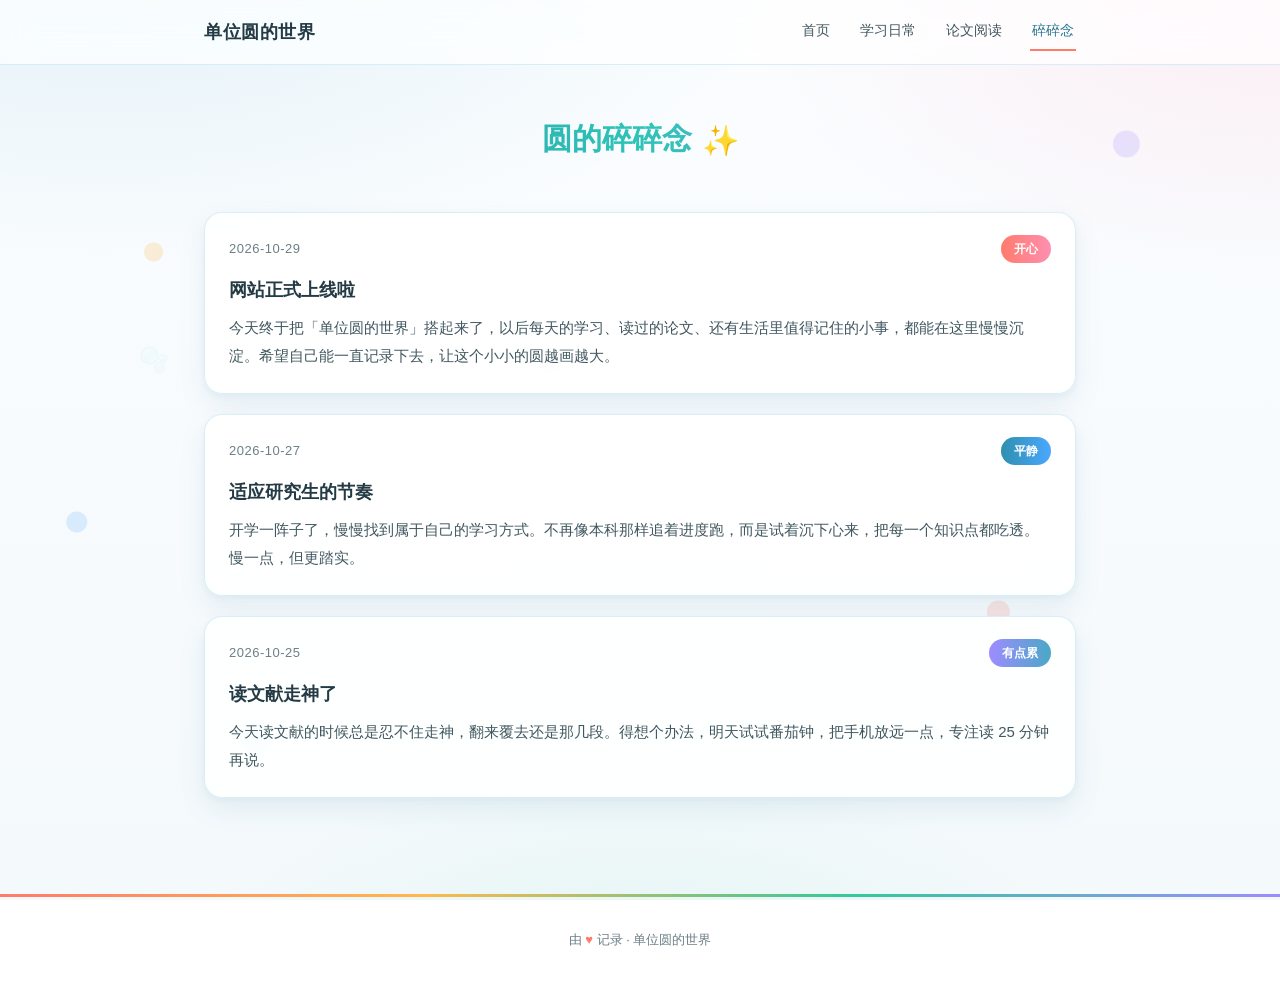
==== murmur.html @ 5a980bf7 "初始提交：单位圆的世界个人网站" ====
<!DOCTYPE html>
<html lang="zh-CN">
<head>
  <meta charset="UTF-8">
  <meta name="viewport" content="width=device-width, initial-scale=1.0">
  <title>圆的碎碎念 · 单位圆的世界</title>
  <link rel="stylesheet" href="css/style.css">
</head>
<body>
  <header class="site-head">
    <div class="wrap nav">
      <a class="brand" href="index.html">单位圆的世界</a>
      <nav class="nav-links">
        <a href="index.html">首页</a>
        <a href="daily.html">学习日常</a>
        <a href="papers.html">论文阅读</a>
        <a href="murmur.html" class="active">碎碎念</a>
      </nav>
    </div>
  </header>

  <main class="wrap">
    <section class="hero" style="padding:48px 0 32px;">
      <h1 style="font-size:30px;">圆的碎碎念<span class="emoji">✨</span></h1>
    </section>

    <section class="section" style="padding-top:0;">
      <div class="diary-list">
        <article class="diary">
          <div class="diary-head">
            <span class="diary-date">2026-10-29</span>
            <span class="mood mood-happy">开心</span>
          </div>
          <h3 class="diary-title">网站正式上线啦</h3>
          <p class="diary-text">今天终于把「单位圆的世界」搭起来了，以后每天的学习、读过的论文、还有生活里值得记住的小事，都能在这里慢慢沉淀。希望自己能一直记录下去，让这个小小的圆越画越大。</p>
        </article>

        <article class="diary">
          <div class="diary-head">
            <span class="diary-date">2026-10-27</span>
            <span class="mood mood-calm">平静</span>
          </div>
          <h3 class="diary-title">适应研究生的节奏</h3>
          <p class="diary-text">开学一阵子了，慢慢找到属于自己的学习方式。不再像本科那样追着进度跑，而是试着沉下心来，把每一个知识点都吃透。慢一点，但更踏实。</p>
        </article>

        <article class="diary">
          <div class="diary-head">
            <span class="diary-date">2026-10-25</span>
            <span class="mood mood-tired">有点累</span>
          </div>
          <h3 class="diary-title">读文献走神了</h3>
          <p class="diary-text">今天读文献的时候总是忍不住走神，翻来覆去还是那几段。得想个办法，明天试试番茄钟，把手机放远一点，专注读 25 分钟再说。</p>
        </article>
      </div>
    </section>
  </main>

  <footer class="site-foot">
    <div class="wrap">由 <span class="heart">♥</span> 记录 · 单位圆的世界</div>
  </footer>
</body>
</html>
---- css/style.css ----
/* ===== 单位圆的世界 · 活泼清新 · 多彩湖蓝 ===== */
:root {
  --lake-50:  #eef7fb;
  --lake-100: #d9eef7;
  --lake-200: #b0dded;
  --lake-300: #7fc6dd;
  --lake-400: #4aa8c7;
  --lake-500: #2f8fae;
  --lake-600: #23738e;
  --lake-700: #1d5c71;
  --ink-900:  #243b45;
  --ink-700:  #40575f;
  --ink-500:  #6c7f87;
  --ink-300:  #aebcc1;
  --paper:    #ffffff;
  --bg:       #fbfdfe;
  --radius:   18px;
  --radius-sm: 12px;
  --shadow:   0 1px 3px rgba(35, 115, 142, 0.06), 0 6px 24px rgba(35, 115, 142, 0.08);

  /* 活泼亮色 */
  --coral:  #ff7b6b;
  --amber:  #ffb84d;
  --sun:    #ffd95e;
  --mint:   #34c99a;
  --teal:   #2ec4b6;
  --lilac:  #9d8cff;
  --pink:   #ff8fb1;
  --sky:    #4aa8ff;
}

* { margin: 0; padding: 0; box-sizing: border-box; }

html { scroll-behavior: smooth; }

body {
  font-family: -apple-system, BlinkMacSystemFont, "Segoe UI", "PingFang SC",
    "Hiragino Sans GB", "Microsoft YaHei", sans-serif;
  background:
    radial-gradient(1200px 600px at 8% -10%, rgba(79, 168, 199, 0.16), transparent 60%),
    radial-gradient(1000px 520px at 100% 0%, rgba(255, 143, 177, 0.14), transparent 55%),
    radial-gradient(900px 600px at 50% 120%, rgba(52, 201, 154, 0.12), transparent 55%),
    linear-gradient(180deg, #fbfdff 0%, #f4f9fc 100%);
  background-attachment: fixed;
  color: var(--ink-900);
  line-height: 1.7;
  -webkit-font-smoothing: antialiased;
  position: relative;
  overflow-x: hidden;
}

/* 漂浮光斑 */
body::before {
  content: "";
  position: fixed;
  inset: 0;
  pointer-events: none;
  z-index: 0;
  background-image:
    radial-gradient(circle at 12% 28%, rgba(255, 184, 77, 0.22) 0, rgba(255, 184, 77, 0.22) 9px, transparent 10px),
    radial-gradient(circle at 88% 16%, rgba(157, 140, 255, 0.20) 0, rgba(157, 140, 255, 0.20) 13px, transparent 14px),
    radial-gradient(circle at 78% 68%, rgba(255, 123, 107, 0.18) 0, rgba(255, 123, 107, 0.18) 11px, transparent 12px),
    radial-gradient(circle at 20% 82%, rgba(46, 196, 182, 0.20) 0, rgba(46, 196, 182, 0.20) 15px, transparent 16px),
    radial-gradient(circle at 6% 58%, rgba(74, 168, 255, 0.18) 0, rgba(74, 168, 255, 0.18) 10px, transparent 11px);
  animation: blob-float 22s ease-in-out infinite;
}

@keyframes blob-float {
  0%, 100% { transform: translate(0, 0); }
  25% { transform: translate(28px, -22px); }
  50% { transform: translate(-18px, 16px); }
  75% { transform: translate(20px, 26px); }
}

/* 浮动 emoji 粒子 */
body::after {
  content: "🍀 ✨ 🫧 🌸 🍥 ✨ 🫧 🌸";
  position: fixed;
  inset: -20%;
  pointer-events: none;
  z-index: 0;
  font-size: 24px;
  letter-spacing: 14vw;
  line-height: 40vh;
  color: rgba(47, 143, 174, 0.10);
  white-space: normal;
  animation: emoji-float 26s ease-in-out infinite alternate;
}

@keyframes emoji-float {
  0% { transform: translateY(0) rotate(0deg); }
  50% { transform: translateY(-40px) rotate(4deg); }
  100% { transform: translateY(20px) rotate(-4deg); }
}

@media (prefers-reduced-motion: reduce) {
  body::before, body::after { animation: none; }
}

a { color: var(--lake-600); text-decoration: none; }
a:hover { color: var(--lake-500); }

.wrap { max-width: 920px; margin: 0 auto; padding: 0 24px; position: relative; z-index: 1; }

/* ===== 顶部导航 ===== */
.site-head {
  position: sticky;
  top: 0;
  background: rgba(255, 255, 255, 0.72);
  backdrop-filter: blur(16px) saturate(160%);
  border-bottom: 1px solid rgba(179, 222, 240, 0.5);
  z-index: 10;
}
.nav {
  display: flex;
  align-items: center;
  justify-content: space-between;
  height: 64px;
}
.brand {
  font-weight: 600;
  font-size: 18px;
  color: var(--ink-900);
  letter-spacing: 0.5px;
}
.brand .dot { color: var(--coral); }
.nav-links { display: flex; gap: 26px; }
.nav-links a {
  color: var(--ink-700);
  font-size: 14px;
  padding: 6px 2px;
  border-bottom: 2px solid transparent;
  transition: all 0.2s;
}
.nav-links a:hover { color: var(--lake-600); }
.nav-links a.active { color: var(--lake-600); border-bottom-color: var(--coral); }

/* ===== 页头 hero ===== */
.hero {
  padding: 72px 0 48px;
  text-align: center;
}
.hero h1 {
  font-size: 34px;
  font-weight: 600;
  color: var(--ink-900);
  margin-bottom: 16px;
  background: linear-gradient(90deg, var(--lake-500), var(--teal), var(--lilac));
  -webkit-background-clip: text;
  background-clip: text;
  -webkit-text-fill-color: transparent;
}
.hero h1 .emoji {
  display: inline-block;
  margin-left: 10px;
  -webkit-text-fill-color: initial;
  -webkit-background-clip: initial;
  background: none;
  transform: translateY(2px);
}
.hero .tagline {
  font-size: 16px;
  color: var(--ink-500);
  max-width: 560px;
  margin: 0 auto 20px;
}
.hero .chip {
  display: inline-block;
  font-size: 13px;
  font-weight: 600;
  color: #fff;
  background: linear-gradient(90deg, var(--coral), var(--amber));
  padding: 9px 22px;
  border-radius: 999px;
  letter-spacing: 1.5px;
  box-shadow: 0 6px 16px rgba(255, 123, 107, 0.35);
  transition: all 0.25s;
}
.hero .chip:hover {
  transform: translateY(-2px);
  box-shadow: 0 10px 22px rgba(255, 123, 107, 0.45);
}

/* ===== 区块标题 ===== */
.section { padding: 36px 0; }
.section-title {
  display: flex;
  align-items: center;
  gap: 12px;
  font-size: 20px;
  font-weight: 600;
  margin-bottom: 24px;
  color: var(--ink-900);
}
.section-title::before {
  content: "";
  flex: none;
  width: 5px;
  height: 22px;
  border-radius: 3px;
  background: linear-gradient(180deg, var(--coral), var(--amber), var(--mint));
}
.section-title .emoji {
  display: inline-block;
  margin-left: 2px;
  font-size: 20px;
  line-height: 1;
}
.section-title .more { margin-left: auto; font-size: 14px; font-weight: 400; }

/* ===== 卡片 ===== */
.card {
  background: rgba(255, 255, 255, 0.85);
  border: 1px solid rgba(179, 222, 240, 0.5);
  border-radius: 22px;
  padding: 24px;
  box-shadow: 0 2px 6px rgba(35, 115, 142, 0.05), 0 12px 30px rgba(35, 115, 142, 0.08);
  transition: transform 0.25s, box-shadow 0.25s, border-color 0.25s;
}
.card:hover {
  transform: translateY(-5px) rotate(-0.3deg);
  border-color: var(--lake-200);
  box-shadow: 0 6px 12px rgba(35,115,142,0.08), 0 22px 44px rgba(35,115,142,0.16);
}

.card .meta {
  font-size: 13px;
  color: var(--ink-300);
  margin-bottom: 10px;
  display: flex;
  gap: 12px;
  align-items: center;
}
.card h3 { font-size: 17px; font-weight: 600; color: var(--ink-900); margin-bottom: 8px; }
.card p { font-size: 14px; color: var(--ink-700); }

.grid { display: grid; grid-template-columns: repeat(auto-fill, minmax(260px, 1fr)); gap: 20px; }

/* 最近更新卡片配色区分 */
.card-blue, .card-coral, .card-mint {
  position: relative;
  overflow: hidden;
  padding-top: 30px;
}
.card-blue::before,
.card-coral::before,
.card-mint::before {
  content: "";
  position: absolute;
  top: 0;
  left: 0;
  right: 0;
  height: 7px;
}
.card-blue::before  { background: linear-gradient(90deg, var(--lake-400), var(--lake-200)); }
.card-coral::before { background: linear-gradient(90deg, var(--coral), #ffb3a7); }
.card-mint::before  { background: linear-gradient(90deg, var(--mint), #9fe6cd); }

/* 标签胶囊：浅底彩字，和卡片主题色呼应 */
.card-blue  .tag { color: var(--lake-600);  background: var(--lake-50);  border-color: var(--lake-200); }
.card-coral .tag { color: var(--coral);     background: #fff1ee;          border-color: #ffd4cc; }
.card-mint  .tag { color: var(--mint);      background: #e9faf3;          border-color: #c4f0e0; }
.card .tag {
  border-width: 1.5px;
  border-style: solid;
  box-shadow: none;
}

/* 日期小胶囊 */
.card .meta .date {
  margin-left: auto;
  font-size: 12px;
  font-weight: 500;
  padding: 3px 11px;
  border-radius: 999px;
  color: var(--ink-500);
  background: var(--lake-50);
  border: 1px solid var(--lake-200);
}
.card-blue  .date { color: var(--lake-600); background: var(--lake-50);  border-color: var(--lake-200); }
.card-coral .date { color: var(--coral);    background: #fff1ee;          border-color: #ffd4cc; }
.card-mint  .date { color: var(--mint);     background: #e9faf3;          border-color: #c4f0e0; }

/* ===== 标签（浅底彩字，柔和清新） ===== */
.tag {
  display: inline-block;
  font-size: 12px;
  font-weight: 500;
  color: var(--lake-600);
  padding: 4px 12px;
  border-radius: 999px;
  background: var(--lake-50);
  border: 1.5px solid var(--lake-200);
}
.tag:nth-child(4n+1) { color: var(--lake-600); background: var(--lake-50);  border-color: var(--lake-200); }
.tag:nth-child(4n+2) { color: var(--coral);    background: #fff1ee;          border-color: #ffd4cc; }
.tag:nth-child(4n+3) { color: var(--mint);     background: #e9faf3;          border-color: #c4f0e0; }
.tag:nth-child(4n+4) { color: var(--lilac);    background: #f1eeff;          border-color: #ded6ff; }

/* ===== 列表项（日常/论文） ===== */
.post-list { display: flex; flex-direction: column; gap: 16px; }
.post-item {
  background: rgba(255, 255, 255, 0.85);
  border: 1px solid rgba(179, 222, 240, 0.5);
  border-radius: 20px;
  padding: 20px 24px;
  display: flex;
  gap: 20px;
  align-items: flex-start;
  box-shadow: 0 2px 6px rgba(35, 115, 142, 0.05), 0 10px 26px rgba(35, 115, 142, 0.07);
  transition: all 0.25s;
}
.post-item:hover { transform: translateY(-3px); border-color: var(--lake-200); }
.post-date {
  flex: 0 0 72px;
  text-align: center;
  padding-top: 2px;
}
.post-date .d { font-size: 26px; font-weight: 600; color: var(--lake-500); line-height: 1.1; }.post-date .m { font-size: 12px; color: var(--ink-500); }
.post-body { flex: 1; }
.post-body h3 { font-size: 16px; font-weight: 600; margin-bottom: 6px; color: var(--ink-900); }
.post-body .desc { font-size: 14px; color: var(--ink-700); }
.post-tags { display: flex; gap: 8px; flex-wrap: wrap; margin-top: 10px; }

/* 论文阅读专用 */
.paper-field { font-size: 12px; color: var(--lake-600); margin-top: 8px; }

/* ===== 论文阅读 · 按年份分类 ===== */
.year-head {
  display: flex;
  align-items: baseline;
  gap: 14px;
  margin-bottom: 18px;
}
.year {
  font-size: 30px;
  font-weight: 700;
  color: var(--ink-900);
  letter-spacing: 0.5px;
}
.year-count {
  font-size: 13px;
  color: #fff;
  background: linear-gradient(90deg, var(--lake-500), var(--teal));
  padding: 3px 12px;
  border-radius: 999px;
}
.paper-list {
  display: flex;
  flex-direction: column;
  gap: 16px;
  padding-left: 22px;
  border-left: 4px solid var(--lake-100);
  margin-left: 6px;
}
.paper-card {
  display: block;
  text-decoration: none;
  background: rgba(255, 255, 255, 0.9);
  border: 1px solid rgba(179, 222, 240, 0.5);
  border-radius: 18px;
  padding: 20px 22px;
  box-shadow: 0 2px 6px rgba(35, 115, 142, 0.05), 0 12px 28px rgba(35, 115, 142, 0.09);
  transition: transform 0.25s, box-shadow 0.25s, border-color 0.25s;
}
.paper-card:hover { transform: translateY(-3px); border-color: var(--lake-200); box-shadow: 0 8px 16px rgba(35,115,142,0.09), 0 22px 44px rgba(35,115,142,0.15); }
.paper-card .paper-top h3 { transition: color 0.2s; }
.paper-card:hover .paper-top h3 { color: var(--lake-600); }
.paper-more {
  display: inline-block;
  margin-top: 12px;
  font-size: 13px;
  font-weight: 500;
  color: var(--lake-600);
}
.paper-top {
  display: flex;
  align-items: flex-start;
  justify-content: space-between;
  gap: 14px;
  margin-bottom: 8px;
}
.paper-top h3 { font-size: 17px; font-weight: 600; color: var(--ink-900); line-height: 1.4; }
.paper-type {
  flex-shrink: 0;
  font-size: 12px;
  font-weight: 600;
  color: #fff;
  padding: 4px 12px;
  border-radius: 999px;
  white-space: nowrap;
}
.type-survey { background: linear-gradient(90deg, var(--lilac), var(--sky)); }
.type-method { background: linear-gradient(90deg, var(--coral), var(--pink)); }
.type-exp    { background: linear-gradient(90deg, var(--mint), var(--teal)); }
.paper-card .desc { font-size: 14px; color: var(--ink-700); margin-bottom: 12px; }
.paper-meta {
  display: flex;
  gap: 10px;
  flex-wrap: wrap;
}
.p-badge {
  display: inline-flex;
  align-items: center;
  gap: 6px;
  font-size: 12px;
  color: var(--ink-700);
  background: var(--lake-50);
  border: 1px solid var(--lake-200);
  padding: 4px 12px;
  border-radius: 999px;
}
.p-badge .icon-topic,
.p-badge .icon-source,
.p-badge .icon-date {
  width: 8px;
  height: 8px;
  border-radius: 50%;
  flex-shrink: 0;
}
.p-badge .icon-topic  { background: var(--coral); }
.p-badge .icon-source { background: var(--mint); }
.p-badge .icon-date   { background: var(--amber); }

/* ===== 论文详情页 ===== */
.back-link {
  display: inline-flex;
  align-items: center;
  gap: 6px;
  margin: 26px 0 18px;
  font-size: 14px;
  font-weight: 500;
  color: var(--lake-600);
}
.back-link:hover { color: var(--lake-500); }

.paper-detail {
  position: relative;
  background: rgba(255, 255, 255, 0.92);
  border: 1px solid rgba(179, 222, 240, 0.5);
  border-radius: 20px;
  padding: 36px;
  box-shadow: 0 2px 6px rgba(35, 115, 142, 0.05), 0 14px 34px rgba(35, 115, 142, 0.10);
  overflow: hidden;
}
/* 顶部主题色装饰条，随类型变化 */
.paper-detail::before {
  content: "";
  position: absolute;
  top: 0;
  left: 0;
  right: 0;
  height: 6px;
  background: var(--lake-400);
}
.paper-detail.pd-survey::before { background: #8f83f0; }
.paper-detail.pd-method::before { background: var(--coral); }
.paper-detail.pd-exp::before    { background: var(--mint); }

.pd-head {
  display: flex;
  align-items: flex-start;
  justify-content: space-between;
  gap: 20px;
  margin-bottom: 20px;
}
.pd-head h1 {
  font-size: 24px;
  font-weight: 600;
  color: var(--ink-900);
  line-height: 1.4;
}
.pd-head .paper-type {
  font-size: 13px;
  font-weight: 600;
  color: #fff;
  padding: 5px 14px;
  border-radius: 999px;
  white-space: nowrap;
}
.pd-head .type-survey { background: #8f83f0; }
.pd-head .type-method { background: var(--coral); }
.pd-head .type-exp    { background: var(--mint); }

/* 元信息区：独立浅色信息条 */
.pd-meta {
  display: flex;
  gap: 10px;
  flex-wrap: wrap;
  padding: 14px 16px;
  background: var(--lake-50);
  border: 1px solid var(--lake-100);
  border-radius: 12px;
  margin-bottom: 26px;
}
.pd-meta .p-badge { background: #fff; }

/* 笔记区 */
.pd-note {
  background: #fbfdfe;
  border: 1px solid var(--lake-100);
  border-radius: 14px;
  padding: 22px 24px;
}
.pd-note-title {
  font-size: 16px;
  font-weight: 600;
  color: var(--lake-600);
  margin-bottom: 16px;
  display: flex;
  align-items: center;
  gap: 8px;
}
.pd-note-title::after {
  content: "";
  flex: 1;
  height: 1px;
  background: var(--lake-200);
}
.pd-note p {
  font-size: 15px;
  line-height: 1.95;
  color: var(--ink-700);
  margin-bottom: 14px;
  white-space: pre-wrap;
}
.pd-note p:last-child { margin-bottom: 0; }

/* ===== 学习日常 · 时间轴手账风 ===== */
.timeline {
  position: relative;
  padding-left: 34px;
}
.timeline::before {
  content: "";
  position: absolute;
  left: 11px;
  top: 8px;
  bottom: 8px;
  width: 4px;
  border-radius: 2px;
  background: linear-gradient(180deg, var(--lake-300), var(--mint), var(--amber), var(--coral));
}
.tl-item {
  position: relative;
  margin-bottom: 26px;
}
.tl-item:last-child { margin-bottom: 0; }
.tl-badge {
  position: absolute;
  left: -34px;
  top: 0;
  width: 46px;
  height: 46px;
  border-radius: 50%;
  display: flex;
  flex-direction: column;
  align-items: center;
  justify-content: center;
  color: #fff;
  box-shadow: 0 4px 10px rgba(35, 115, 142, 0.22);
  z-index: 1;
}
.tl-badge .d { font-size: 18px; font-weight: 600; line-height: 1; }
.tl-badge .m { font-size: 10px; line-height: 1.2; opacity: 0.95; }
.tl-item:nth-child(3n+1) .tl-badge { background: linear-gradient(135deg, var(--lake-500), var(--sky)); }
.tl-item:nth-child(3n+2) .tl-badge { background: linear-gradient(135deg, var(--coral), var(--pink)); }
.tl-item:nth-child(3n+3) .tl-badge { background: linear-gradient(135deg, var(--mint), var(--teal)); }
.tl-card {
  background: rgba(255, 255, 255, 0.9);
  border: 1px solid rgba(179, 222, 240, 0.5);
  border-radius: 18px;
  padding: 18px 22px;
  box-shadow: 0 2px 6px rgba(35, 115, 142, 0.05), 0 12px 28px rgba(35, 115, 142, 0.09);
  transition: transform 0.25s, box-shadow 0.25s;
}
.tl-card:hover { transform: translateY(-3px); box-shadow: 0 8px 16px rgba(35,115,142,0.09), 0 22px 44px rgba(35,115,142,0.15); }
.tl-card h3 { font-size: 17px; font-weight: 600; color: var(--ink-900); margin-bottom: 6px; }
.tl-card .desc { font-size: 14px; color: var(--ink-700); }
.tl-card .post-tags { margin-top: 10px; }

/* ===== 碎碎念 · 日记风 ===== */
.diary-list {
  display: flex;
  flex-direction: column;
  gap: 20px;
}
.diary {
  background: rgba(255, 255, 255, 0.9);
  border: 1px solid rgba(179, 222, 240, 0.5);
  border-radius: 18px;
  padding: 22px 24px;
  box-shadow: 0 2px 6px rgba(35, 115, 142, 0.05), 0 12px 28px rgba(35, 115, 142, 0.09);
  transition: transform 0.25s, box-shadow 0.25s;
}
.diary:hover { transform: translateY(-3px); box-shadow: 0 8px 16px rgba(35,115,142,0.09), 0 22px 44px rgba(35,115,142,0.15); }
.diary-head {
  display: flex;
  align-items: center;
  justify-content: space-between;
  gap: 12px;
  margin-bottom: 12px;
}
.diary-date {
  font-size: 13px;
  font-weight: 500;
  color: var(--ink-500);
  letter-spacing: 0.5px;
}
.mood {
  font-size: 12px;
  font-weight: 600;
  color: #fff;
  padding: 4px 13px;
  border-radius: 999px;
}
.mood-happy { background: linear-gradient(90deg, var(--coral), var(--pink)); }
.mood-calm  { background: linear-gradient(90deg, var(--lake-500), var(--sky)); }
.mood-tired { background: linear-gradient(90deg, var(--lilac), var(--lake-400)); }
.diary-title {
  font-size: 18px;
  font-weight: 600;
  color: var(--ink-900);
  margin-bottom: 8px;
}
.diary-text {
  font-size: 15px;
  line-height: 1.9;
  color: var(--ink-700);
}

/* ===== 页脚 ===== */
.site-foot {
  margin-top: 60px;
  padding: 32px 0;
  border-top: 3px solid transparent;
  border-image: linear-gradient(90deg, var(--coral), var(--amber), var(--mint), var(--lilac)) 1;
  text-align: center;
  color: var(--ink-500);
  font-size: 13px;
  position: relative;
  z-index: 1;
}
.site-foot .heart { color: var(--coral); }

/* ===== 响应式 ===== */
@media (max-width: 640px) {
  .hero h1 { font-size: 28px; }
  .nav-links { gap: 16px; }
  .post-item { flex-direction: column; gap: 8px; }
  .post-date { flex: none; display: flex; gap: 8px; align-items: baseline; }
  .post-date .d { font-size: 18px; }
  .timeline { padding-left: 26px; }
  .timeline::before { left: 8px; }
  .tl-badge { left: -26px; width: 38px; height: 38px; }
  .tl-badge .d { font-size: 15px; }
  .paper-list { padding-left: 14px; }
}
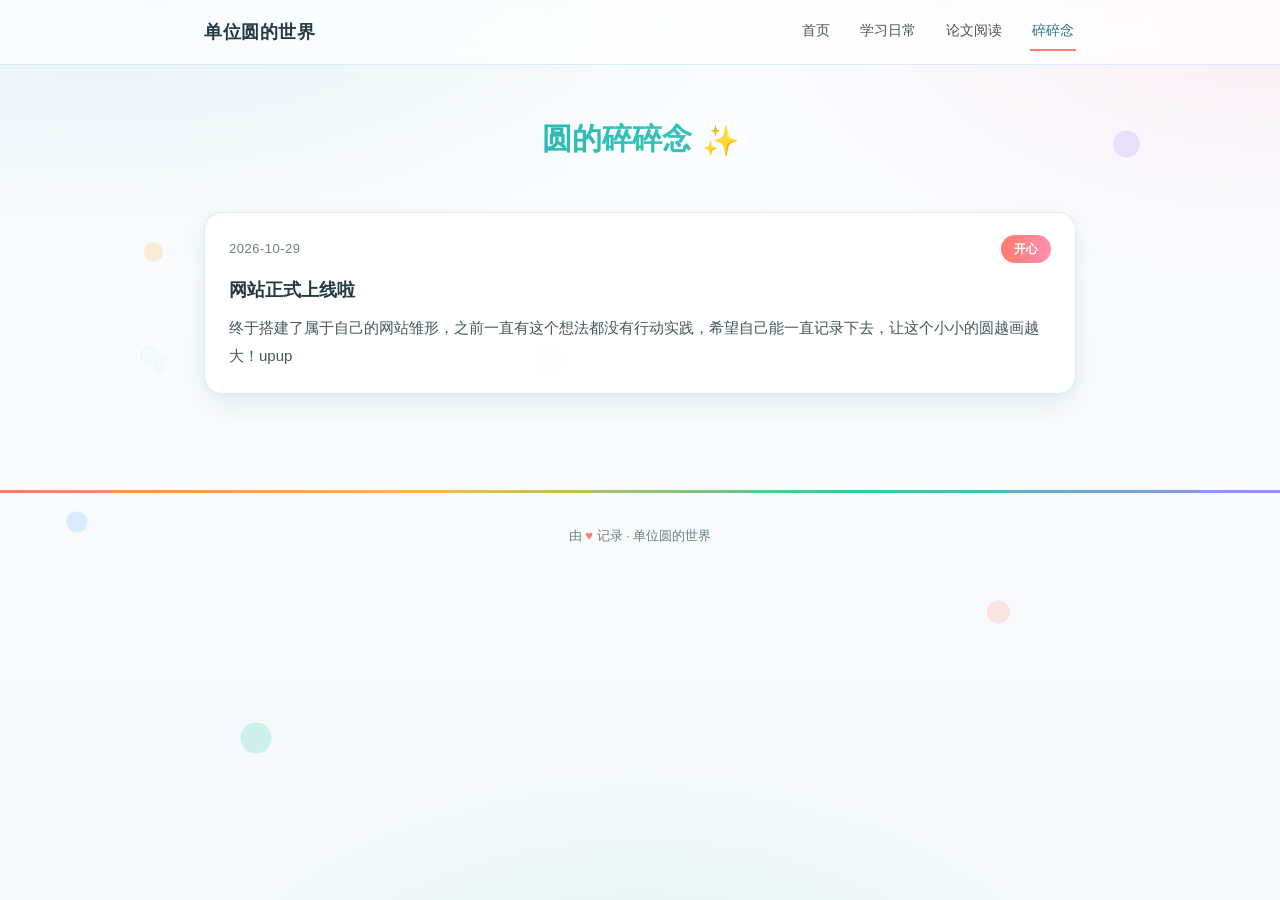
==== commit d5c56792: "Revise diary entry and remove old entries Updated diary entry to reflect the completion of the websi" ====
--- a/murmur.html
+++ b/murmur.html
@@ -32,26 +32,9 @@
             <span class="mood mood-happy">开心</span>
           </div>
           <h3 class="diary-title">网站正式上线啦</h3>
-          <p class="diary-text">今天终于把「单位圆的世界」搭起来了，以后每天的学习、读过的论文、还有生活里值得记住的小事，都能在这里慢慢沉淀。希望自己能一直记录下去，让这个小小的圆越画越大。</p>
+          <p class="diary-text">终于搭建了属于自己的网站雏形，之前一直有这个想法都没有行动实践，希望自己能一直记录下去，让这个小小的圆越画越大！upup</p>
         </article>
 
-        <article class="diary">
-          <div class="diary-head">
-            <span class="diary-date">2026-10-27</span>
-            <span class="mood mood-calm">平静</span>
-          </div>
-          <h3 class="diary-title">适应研究生的节奏</h3>
-          <p class="diary-text">开学一阵子了，慢慢找到属于自己的学习方式。不再像本科那样追着进度跑，而是试着沉下心来，把每一个知识点都吃透。慢一点，但更踏实。</p>
-        </article>
-
-        <article class="diary">
-          <div class="diary-head">
-            <span class="diary-date">2026-10-25</span>
-            <span class="mood mood-tired">有点累</span>
-          </div>
-          <h3 class="diary-title">读文献走神了</h3>
-          <p class="diary-text">今天读文献的时候总是忍不住走神，翻来覆去还是那几段。得想个办法，明天试试番茄钟，把手机放远一点，专注读 25 分钟再说。</p>
-        </article>
       </div>
     </section>
   </main>
